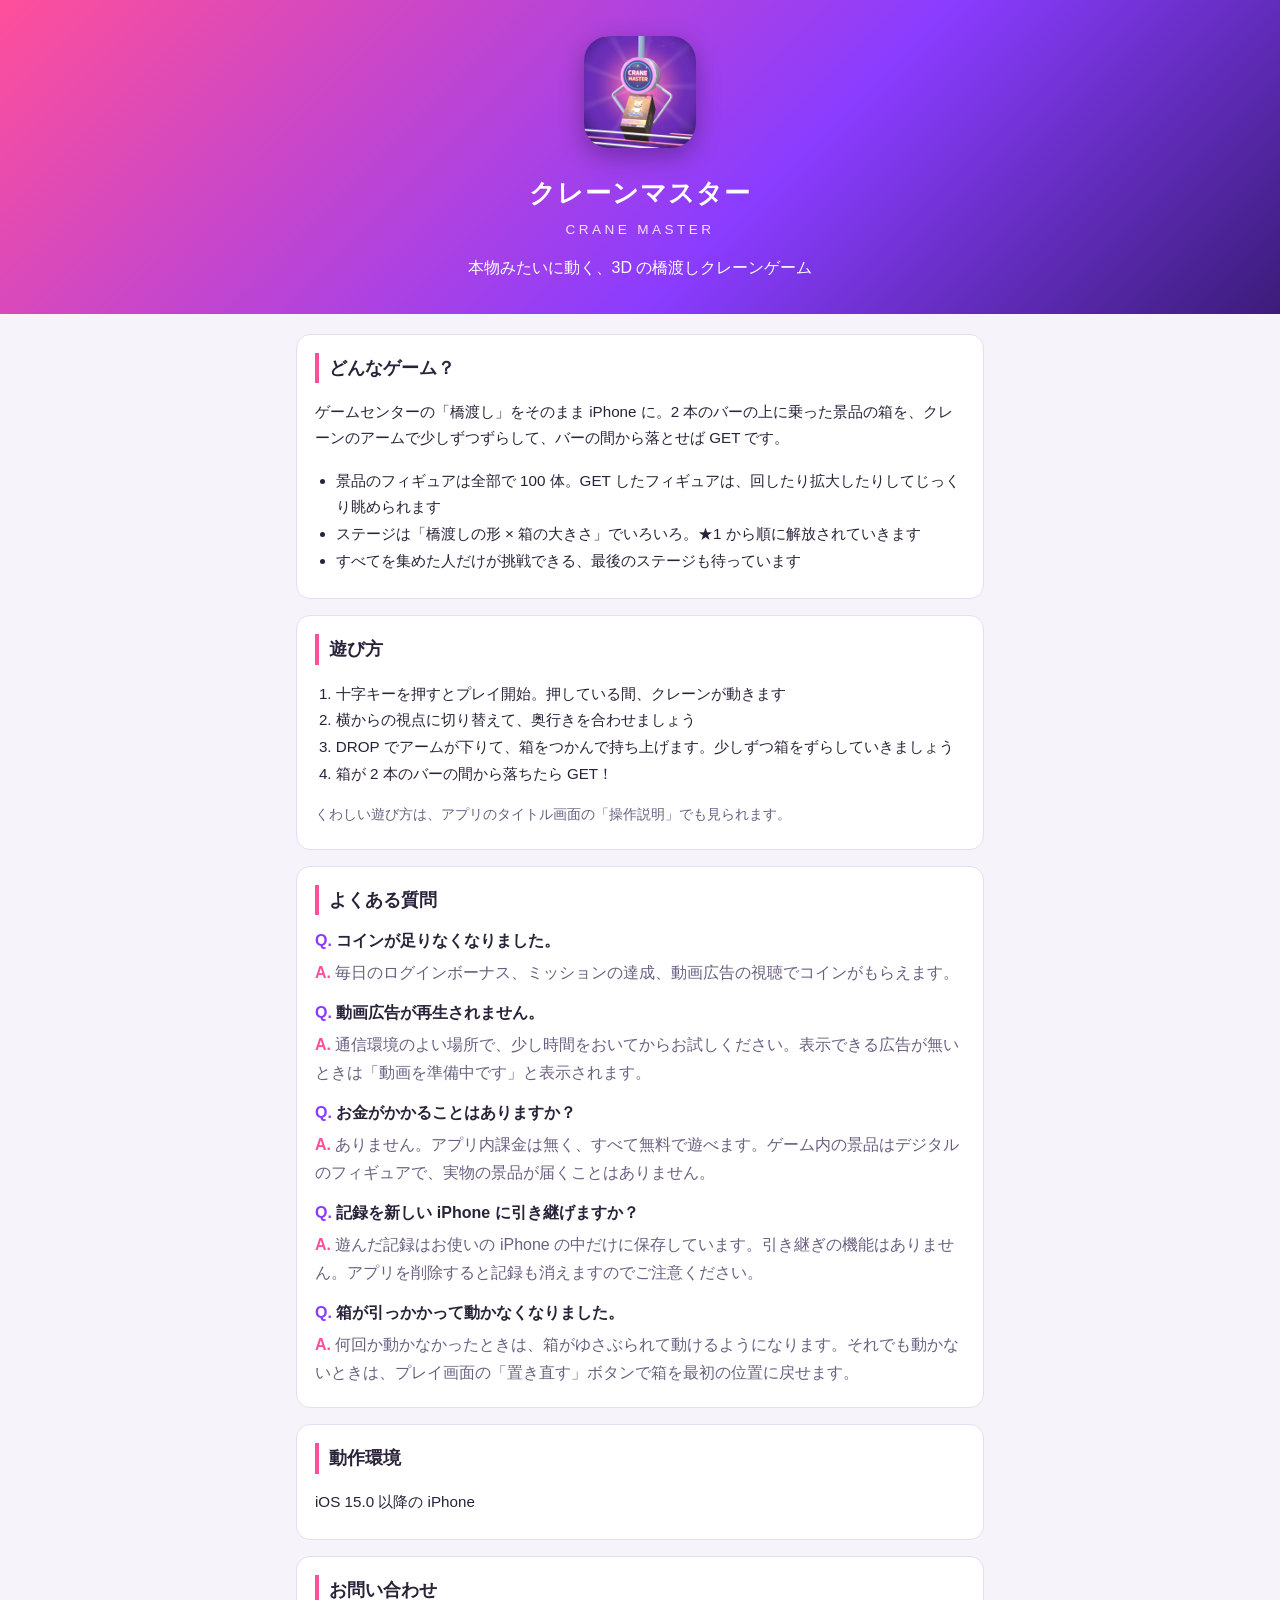
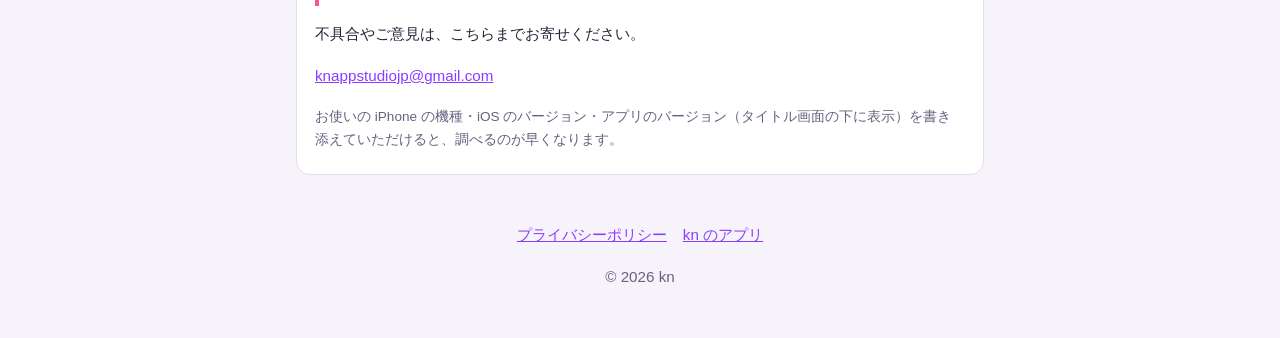
==== cranemaster/index.html @ 46a38160 "Add files via upload" ====
<!DOCTYPE html>
<html lang="ja">
<head>
<meta charset="UTF-8">
<meta name="viewport" content="width=device-width, initial-scale=1">
<title>クレーンマスター サポート</title>
<meta name="description" content="iPhone アプリ「クレーンマスター（CRANE MASTER）」のサポートページです。遊び方・よくある質問・お問い合わせ先を掲載しています。">
<link rel="icon" href="icon.png">
<link rel="apple-touch-icon" href="icon.png">
<link rel="stylesheet" href="../style.css">
</head>
<body>
<header>
  <img src="icon.png" alt="クレーンマスターのアイコン">
  <h1>クレーンマスター</h1>
  <p class="en">CRANE MASTER</p>
  <p class="catch">本物みたいに動く、3D の橋渡しクレーンゲーム</p>
</header>

<main>
  <section>
    <h2>どんなゲーム？</h2>
    <p>ゲームセンターの「橋渡し」をそのまま iPhone に。2 本のバーの上に乗った景品の箱を、クレーンのアームで少しずつずらして、バーの間から落とせば GET です。</p>
    <ul>
      <li>景品のフィギュアは全部で 100 体。GET したフィギュアは、回したり拡大したりしてじっくり眺められます</li>
      <li>ステージは「橋渡しの形 × 箱の大きさ」でいろいろ。★1 から順に解放されていきます</li>
      <li>すべてを集めた人だけが挑戦できる、最後のステージも待っています</li>
    </ul>
  </section>

  <section>
    <h2>遊び方</h2>
    <ol>
      <li>十字キーを押すとプレイ開始。押している間、クレーンが動きます</li>
      <li>横からの視点に切り替えて、奥行きを合わせましょう</li>
      <li>DROP でアームが下りて、箱をつかんで持ち上げます。少しずつ箱をずらしていきましょう</li>
      <li>箱が 2 本のバーの間から落ちたら GET！</li>
    </ol>
    <p class="note">くわしい遊び方は、アプリのタイトル画面の「操作説明」でも見られます。</p>
  </section>

  <section>
    <h2>よくある質問</h2>
    <dl>
      <dt>コインが足りなくなりました。</dt>
      <dd>毎日のログインボーナス、ミッションの達成、動画広告の視聴でコインがもらえます。</dd>

      <dt>動画広告が再生されません。</dt>
      <dd>通信環境のよい場所で、少し時間をおいてからお試しください。表示できる広告が無いときは「動画を準備中です」と表示されます。</dd>

      <dt>お金がかかることはありますか？</dt>
      <dd>ありません。アプリ内課金は無く、すべて無料で遊べます。ゲーム内の景品はデジタルのフィギュアで、実物の景品が届くことはありません。</dd>

      <dt>記録を新しい iPhone に引き継げますか？</dt>
      <dd>遊んだ記録はお使いの iPhone の中だけに保存しています。引き継ぎの機能はありません。アプリを削除すると記録も消えますのでご注意ください。</dd>

      <dt>箱が引っかかって動かなくなりました。</dt>
      <dd>何回か動かなかったときは、箱がゆさぶられて動けるようになります。それでも動かないときは、プレイ画面の「置き直す」ボタンで箱を最初の位置に戻せます。</dd>
    </dl>
  </section>

  <section>
    <h2>動作環境</h2>
    <p>iOS 15.0 以降の iPhone</p>
  </section>

  <section>
    <h2>お問い合わせ</h2>
    <p>不具合やご意見は、こちらまでお寄せください。</p>
    <p><a href="mailto:knappstudiojp@gmail.com">knappstudiojp@gmail.com</a></p>
    <p class="note">お使いの iPhone の機種・iOS のバージョン・アプリのバージョン（タイトル画面の下に表示）を書き添えていただけると、調べるのが早くなります。</p>
  </section>
</main>

<footer>
  <p><a href="privacy.html">プライバシーポリシー</a><a href="../index.html">kn のアプリ</a></p>
  <p>© 2026 kn</p>
</footer>
</body>
</html>
---- style.css ----
:root {
  --bg: #f7f3fb;
  --card: #ffffff;
  --text: #2a2238;
  --sub: #6b6080;
  --line: #e6ddf0;
  --accent: #8a3cff;
  --accent2: #ff4f9a;
  --todo-bg: #ffe9a8;
  --todo-text: #7a4b00;
}
@media (prefers-color-scheme: dark) {
  :root {
    --bg: #17121f;
    --card: #221b2e;
    --text: #efe9f7;
    --sub: #b3a8c4;
    --line: #3a3048;
    --accent: #b98cff;
    --accent2: #ff7ab5;
    --todo-bg: #5a4210;
    --todo-text: #ffe2a0;
  }
}
* { box-sizing: border-box; }
body {
  margin: 0;
  background: var(--bg);
  color: var(--text);
  font-family: -apple-system, BlinkMacSystemFont, "Hiragino Sans", "Hiragino Kaku Gothic ProN", "Noto Sans JP", sans-serif;
  line-height: 1.75;
  -webkit-text-size-adjust: 100%;
}
header {
  background: linear-gradient(135deg, #ff4f9a 0%, #8a3cff 60%, #3b1c7a 100%);
  color: #fff;
  padding: 36px 16px 32px;
  text-align: center;
}
header img {
  width: 112px;
  height: 112px;
  border-radius: 25px;
  box-shadow: 0 8px 24px rgba(0, 0, 0, .3);
}
header h1 { margin: 14px 0 2px; font-size: 1.6rem; letter-spacing: .04em; }
header .en { margin: 0; font-size: .85rem; letter-spacing: .25em; opacity: .85; }
header .catch { margin: 12px 0 0; font-size: 1rem; }
header.small { padding: 22px 16px; }
header.small h1 { margin: 0; font-size: 1.3rem; }
main { max-width: 720px; margin: 0 auto; padding: 20px 16px 8px; }
section {
  background: var(--card);
  border: 1px solid var(--line);
  border-radius: 14px;
  padding: 18px 18px 8px;
  margin-bottom: 16px;
}
h2 {
  margin: 0 0 10px;
  font-size: 1.1rem;
  padding-left: 10px;
  border-left: 4px solid var(--accent2);
}
h3 { margin: 16px 0 4px; font-size: 1rem; }
p, li { font-size: .95rem; }
ul, ol { padding-left: 1.3em; }
dl { margin: 0; }
dt { font-weight: bold; margin-top: 12px; }
dt::before { content: "Q. "; color: var(--accent); }
dd { margin: 4px 0 12px 0; color: var(--sub); }
dd::before { content: "A. "; color: var(--accent2); font-weight: bold; }
a { color: var(--accent); word-break: break-all; }
.note { color: var(--sub); font-size: .85rem; }
.todo {
  background: var(--todo-bg);
  color: var(--todo-text);
  padding: 0 4px;
  border-radius: 4px;
  font-weight: bold;
}
footer {
  text-align: center;
  color: var(--sub);
  font-size: .8rem;
  padding: 8px 16px 32px;
}
footer a { margin: 0 8px; }
.app {
  display: flex;
  gap: 14px;
  align-items: center;
  padding-bottom: 10px;
}
.app img {
  width: 76px;
  height: 76px;
  border-radius: 17px;
  flex-shrink: 0;
}
.app h3 { margin: 0; font-size: 1.05rem; }
.app p { margin: 2px 0 6px; color: var(--sub); font-size: .85rem; }
.app .links a { margin-right: 12px; font-size: .9rem; }
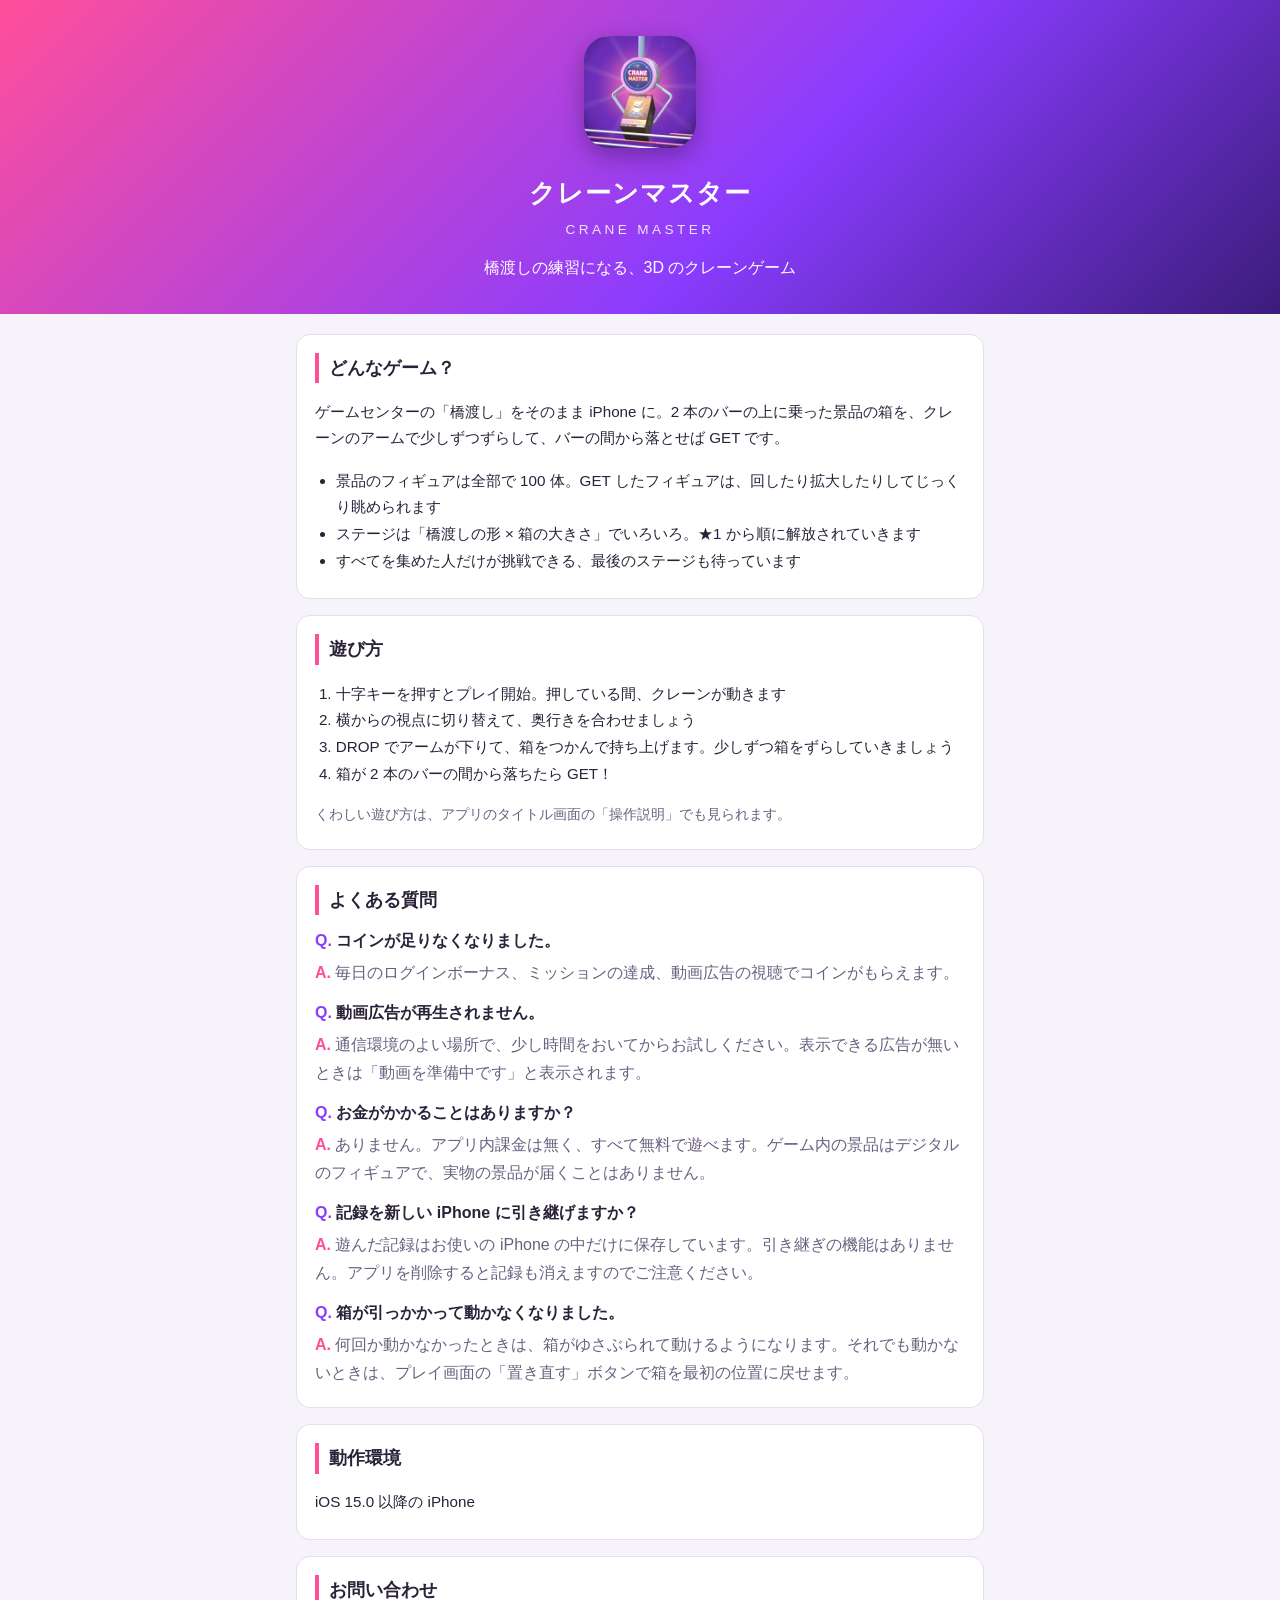
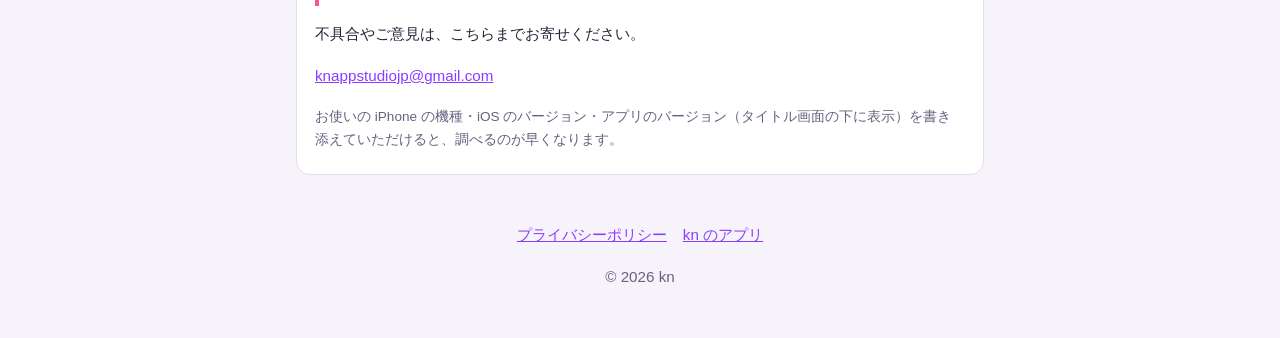
==== commit af936fb0: "Add files via upload" ====
--- a/cranemaster/index.html
+++ b/cranemaster/index.html
@@ -14,7 +14,7 @@
   <img src="icon.png" alt="クレーンマスターのアイコン">
   <h1>クレーンマスター</h1>
   <p class="en">CRANE MASTER</p>
-  <p class="catch">本物みたいに動く、3D の橋渡しクレーンゲーム</p>
+  <p class="catch">橋渡しの練習になる、3D のクレーンゲーム</p>
 </header>
 
 <main>
